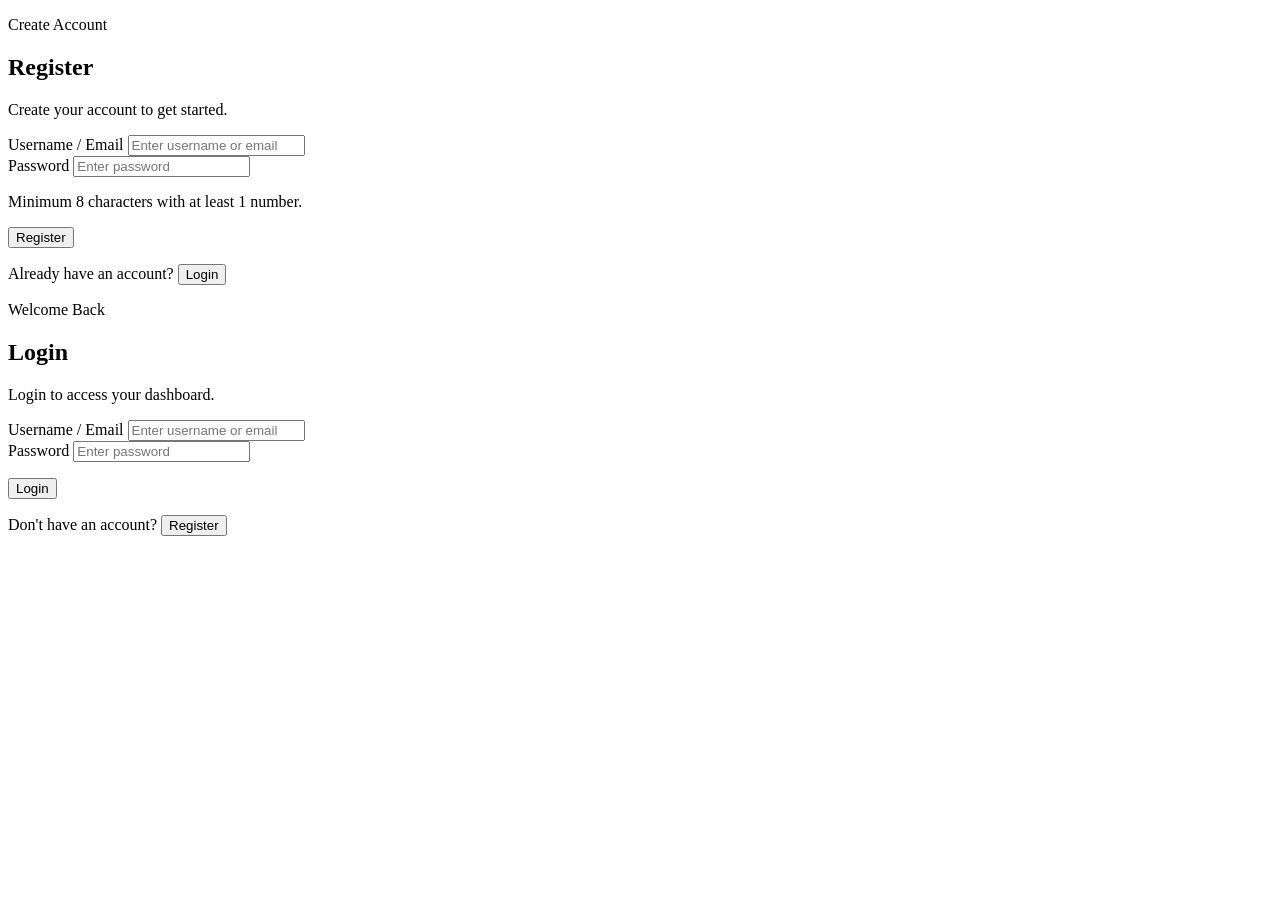
==== WebDev-L2-LoginAuth/index.html @ 4625a556 "register" ====
<!DOCTYPE html>
<html lang="en">
<head>
    <meta charset="UTF-8">
    <meta name="viewport" content="width=device-width, initial-scale=1.0">
    <title>Login Authentication System</title>
    <link rel="stylesheet" href="style.css">
</head>
<body>
    <main class="auth-container">

        <!-- AUTH PAGE -->

        <div class="auth-wrapper">

            <!-- REGISTER PAGE -->

            <section id="registerPage" class="auth-page register-page">

                <div class="auth-header">

                    <p class="subtitle">
                        Create Account
                    </p>

                    <h1>
                        Register
                    </h1>

                    <p>
                        Create your account to get started.
                    </p>

                </div>

                <form id="registerForm" class="auth-form">

                    <div class="form-group">

                        <label for="registerUsername">
                            Username / Email
                        </label>

                        <input
                            type="text"
                            id="registerUsername"
                            placeholder="Enter username or email"
                            autocomplete="username"
                        >

                    </div>

                    <div class="form-group">

                        <label for="registerPassword">
                            Password
                        </label>

                        <input
                            type="password"
                            id="registerPassword"
                            placeholder="Enter password"
                            autocomplete="new-password"
                        >

                    </div>

                    <p class="password-hint">
                        Minimum 8 characters with at least 1 number.
                    </p>

                    <p
                        id="registerMessage"
                        class="message"
                    ></p>

                    <button
                        type="submit"
                        class="auth-button"
                    >
                        Register
                    </button>

                </form>

                <p class="switch-text">

                    Already have an account?

                    <button
                        type="button"
                        id="showLoginButton"
                    >
                        Login
                    </button>

                </p>

            </section>

            <!-- LOGIN PAGE -->

            <section id="loginPage" class="auth-page login-page">

                <div class="auth-header">

                    <p class="subtitle">
                        Welcome Back
                    </p>

                    <h1>
                        Login
                    </h1>

                    <p>
                        Login to access your dashboard.
                    </p>

                </div>

                <form id="loginForm" class="auth-form">

                    <div class="form-group">

                        <label for="loginUsername">
                            Username / Email
                        </label>

                        <input
                            type="text"
                            id="loginUsername"
                            placeholder="Enter username or email"
                            autocomplete="username"
                        >

                    </div>

                    <div class="form-group">

                        <label for="loginPassword">
                            Password
                        </label>

                        <input
                            type="password"
                            id="loginPassword"
                            placeholder="Enter password"
                            autocomplete="current-password"
                        >

                    </div>

                    <p
                        id="loginMessage"
                        class="message"
                    ></p>

                    <button
                        type="submit"
                        class="auth-button"
                    >
                        Login
                    </button>

                </form>

                <p class="switch-text">

                    Don't have an account?

                    <button
                        type="button"
                        id="showRegisterButton"
                    >
                        Register
                    </button>

                </p>

            </section>

        </div>
    </main>

    <script src="script.js"></script>

</body>
</html>
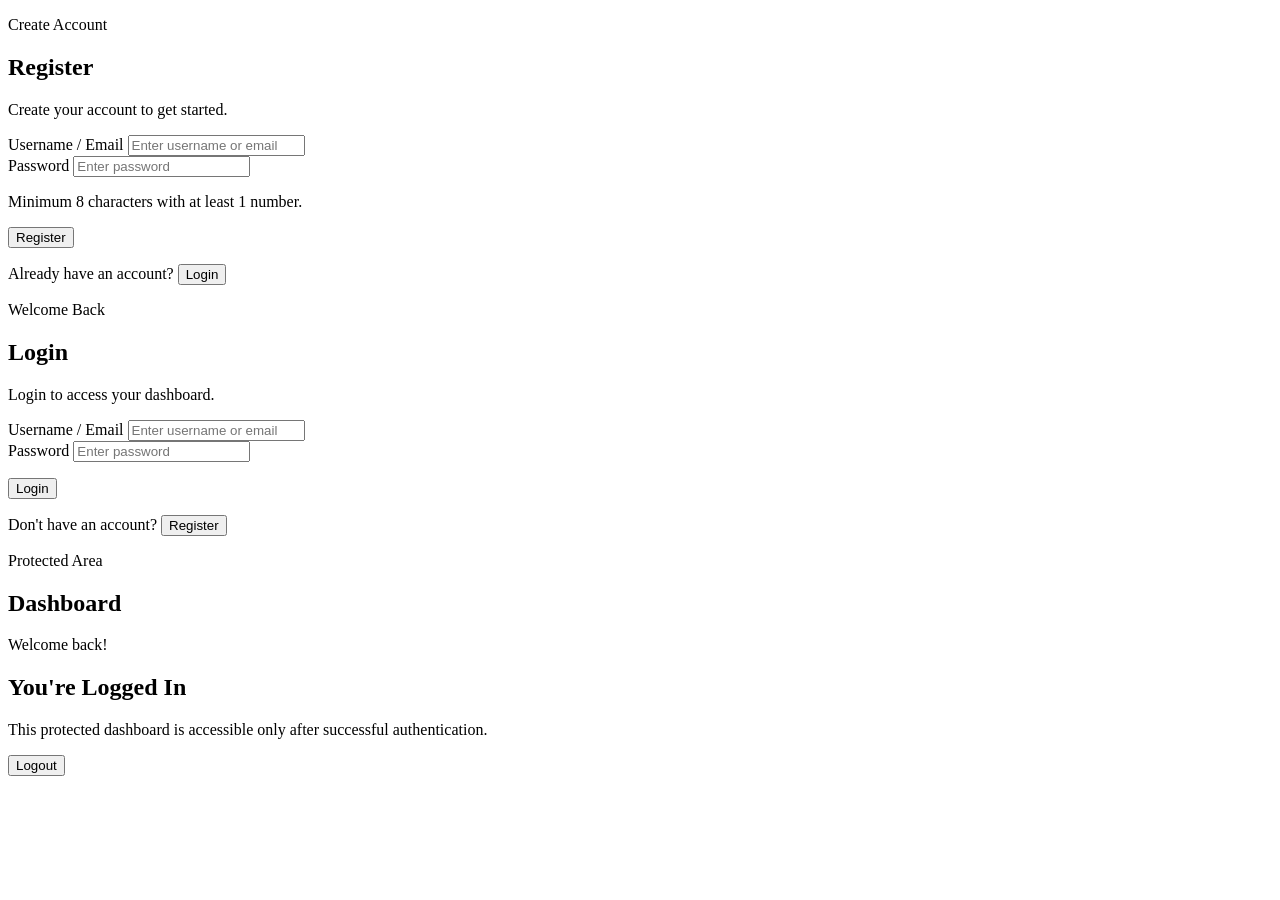
==== commit 411c7965: "dashboard" ====
--- a/WebDev-L2-LoginAuth/index.html
+++ b/WebDev-L2-LoginAuth/index.html
@@ -180,6 +180,53 @@
             </section>
 
         </div>
+
+        <!-- DASHBOARD -->
+
+        <section
+            id="dashboardPage"
+            class="dashboard-page hidden"
+        >
+
+            <div class="dashboard-header">
+
+                <p class="subtitle">
+                    Protected Area
+                </p>
+
+                <h1>
+                    Dashboard
+                </h1>
+
+                <p id="welcomeMessage">
+                    Welcome back!
+                </p>
+
+            </div>
+
+            <div class="dashboard-card">
+
+                <h2>
+                    You're Logged In
+                </h2>
+
+                <p>
+                    This protected dashboard is accessible only after
+                    successful authentication.
+                </p>
+
+                <button
+                    type="button"
+                    id="logoutButton"
+                    class="logout-button"
+                >
+                    Logout
+                </button>
+
+            </div>
+
+        </section>
+
     </main>
 
     <script src="script.js"></script>
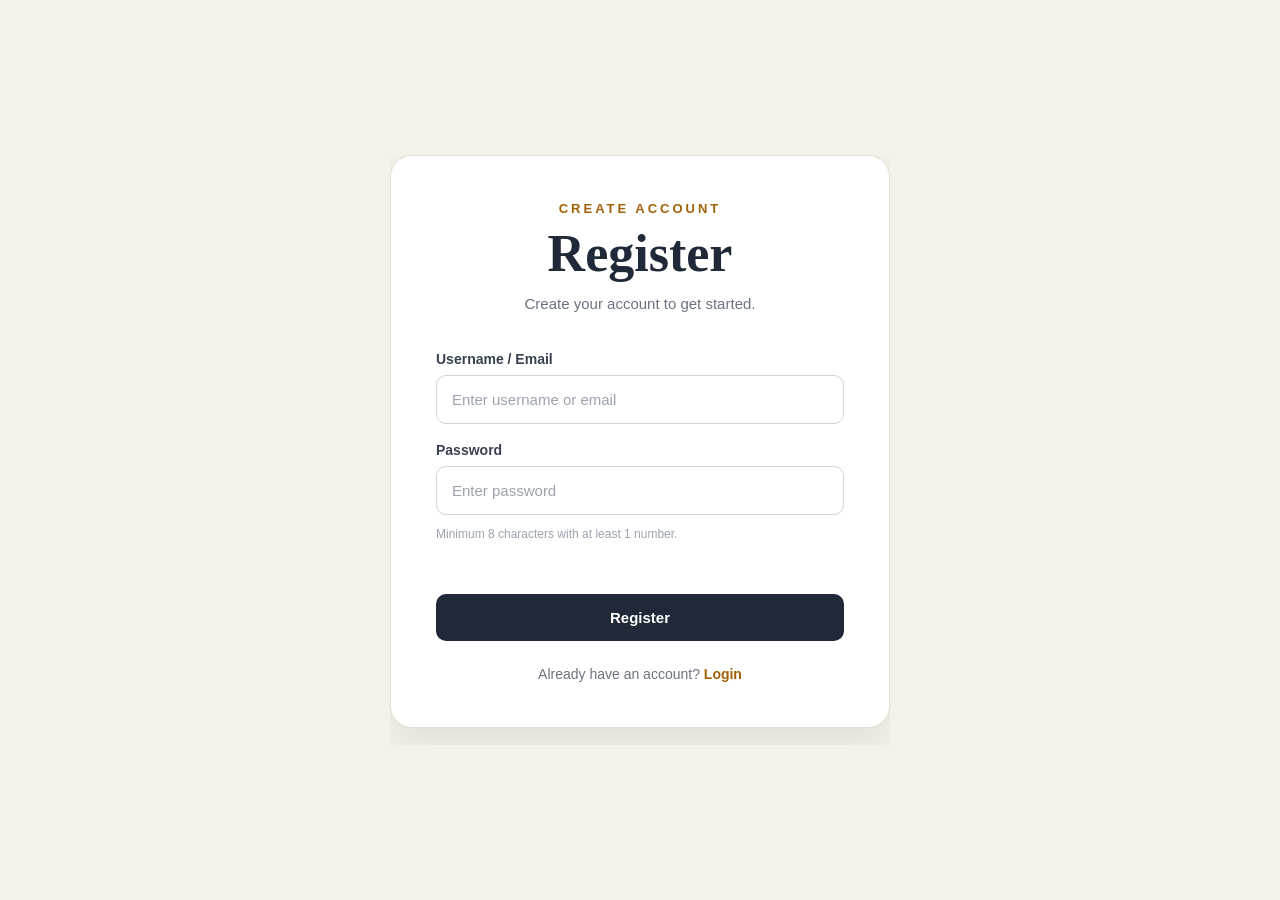
==== commit f8ee8a2a: "logo" ====
--- a/WebDev-L2-LoginAuth/index.html
+++ b/WebDev-L2-LoginAuth/index.html
@@ -3,6 +3,7 @@
 <head>
     <meta charset="UTF-8">
     <meta name="viewport" content="width=device-width, initial-scale=1.0">
+    <link rel="icon" type="image/png" href="assets/logo.png">
     <title>Login Authentication System</title>
     <link rel="stylesheet" href="style.css">
 </head>
--- a/WebDev-L2-LoginAuth/style.css
+++ b/WebDev-L2-LoginAuth/style.css
@@ -0,0 +1,325 @@
+* {
+    margin: 0;
+    padding: 0;
+    box-sizing: border-box;
+}
+
+body {
+    min-height: 100vh;
+    padding: 30px 20px;
+    display: flex;
+    align-items: center;
+    justify-content: center;
+    background: #f4f1ea;
+    color: #1f2937;
+    font-family: Arial, Helvetica, sans-serif;
+}
+
+.auth-container {
+    width: 100%;
+    max-width: 500px;
+}
+
+/* AUTH WRAPPER */
+
+.auth-wrapper {
+    position: relative;
+    width: 100%;
+    min-height: 590px;
+    overflow: hidden;
+}
+
+/* AUTH PAGE */
+
+.auth-page {
+    position: absolute;
+    top: 0;
+    left: 0;
+    width: 100%;
+    padding: 45px;
+    border: 1px solid #e5e0d5;
+    border-radius: 22px;
+    background: #ffffff;
+    box-shadow: 0 15px 40px rgba(0, 0, 0, 0.08);
+    transition: transform 0.55s ease, opacity 0.55s ease;
+}
+
+/* REGISTER PAGE */
+
+.register-page {
+    transform: translateX(0);
+    opacity: 1;
+}
+
+/* LOGIN PAGE */
+
+.login-page {
+    transform: translateX(100%);
+    opacity: 0;
+}
+
+.auth-wrapper.show-login .register-page {
+    transform: translateX(-100%);
+    opacity: 0;
+}
+
+.auth-wrapper.show-login .login-page {
+    transform: translateX(0);
+    opacity: 1;
+}
+
+
+.auth-header {
+    margin-bottom: 35px;
+    text-align: center;
+}
+
+.subtitle {
+    margin-bottom: 12px;
+    color: #a16207;
+    font-size: 13px;
+    font-weight: 700;
+    letter-spacing: 3px;
+    text-transform: uppercase;
+}
+
+.auth-header h1 {
+    margin-bottom: 12px;
+    color: #1f2937;
+    font-family: Georgia, "Times New Roman", serif;
+    font-size: 52px;
+    line-height: 1;
+}
+
+.auth-header p:last-child {
+    color: #6b7280;
+    font-size: 15px;
+    line-height: 1.6;
+}
+
+/* FORM */
+
+.auth-form {
+    display: flex;
+    flex-direction: column;
+    gap: 18px;
+}
+
+.form-group {
+    display: flex;
+    flex-direction: column;
+    gap: 8px;
+}
+
+.form-group label {
+    color: #374151;
+    font-size: 14px;
+    font-weight: 700;
+}
+
+.form-group input {
+    width: 100%;
+    padding: 15px;
+    border: 1px solid #d6d3cc;
+    border-radius: 10px;
+    outline: none;
+    background: #ffffff;
+    color: #1f2937;
+    font-size: 15px;
+    transition: border-color 0.2s ease, box-shadow 0.2s ease;
+}
+
+.form-group input::placeholder {
+    color: #9ca3af;
+}
+
+.form-group input:focus {
+    border-color: #a16207;
+    box-shadow: 0 0 0 3px rgba(161, 98, 7, 0.12);
+}
+
+/* PASSWORD */
+
+.password-hint {
+    margin-top: -8px;
+    color: #9ca3af;
+    font-size: 12px;
+    line-height: 1.5;
+}
+
+/* MESSAGE */
+
+.message {
+    min-height: 20px;
+    margin-top: -5px;
+    color: #dc2626;
+    font-size: 13px;
+    line-height: 1.5;
+}
+
+/* AUTH btn */
+
+.auth-button {
+    width: 100%;
+    padding: 15px;
+    border: none;
+    border-radius: 10px;
+    background: #1f2937;
+    color: #ffffff;
+    font-size: 15px;
+    font-weight: 700;
+    cursor: pointer;
+    transition: background 0.2s ease, transform 0.2s ease;
+}
+
+.auth-button:hover {
+    background: #a16207;
+    transform: translateY(-2px);
+}
+
+/* SWITCH TEXT */
+
+.switch-text {
+    margin-top: 25px;
+    color: #6b7280;
+    font-size: 14px;
+    text-align: center;
+}
+
+.switch-text button {
+    padding: 0;
+    border: none;
+    background: transparent;
+    color: #a16207;
+    font-size: 14px;
+    font-weight: 700;
+    cursor: pointer;
+}
+
+.switch-text button:hover {
+    text-decoration: underline;
+}
+
+/* DASHBOARD */
+
+.dashboard-page {
+    width: 100%;
+    text-align: center;
+}
+
+.dashboard-header {
+    margin-bottom: 30px;
+}
+
+.dashboard-header h1 {
+    margin-bottom: 12px;
+    color: #1f2937;
+    font-family: Georgia, "Times New Roman", serif;
+    font-size: 58px;
+    line-height: 1;
+}
+
+.dashboard-header p:last-child {
+    color: #6b7280;
+    font-size: 15px;
+    line-height: 1.6;
+}
+
+/* DASHBOARD CARD */
+
+.dashboard-card {
+    padding: 35px;
+    border: 1px solid #e5e0d5;
+    border-radius: 22px;
+    background: #ffffff;
+    box-shadow: 0 15px 40px rgba(0, 0, 0, 0.08);
+}
+
+.dashboard-card h2 {
+    margin-bottom: 12px;
+    color: #1f2937;
+    font-family: Georgia, "Times New Roman", serif;
+    font-size: 28px;
+}
+
+.dashboard-card p {
+    margin-bottom: 28px;
+    color: #6b7280;
+    font-size: 15px;
+    line-height: 1.7;
+}
+
+/* LOGOUT */
+
+.logout-button {
+    width: 100%;
+    padding: 14px;
+    border: none;
+    border-radius: 10px;
+    background: #1f2937;
+    color: #ffffff;
+    font-size: 15px;
+    font-weight: 700;
+    cursor: pointer;
+    transition: background 0.2s ease, transform 0.2s ease;
+}
+
+.logout-button:hover {
+    background: #dc2626;
+    transform: translateY(-2px);
+}
+
+/* HIDDEN */
+
+.hidden {
+    display: none;
+}
+
+/* RESPONSIVE */
+
+@media (max-width: 550px) {
+
+    body {
+        padding: 20px 15px;
+    }
+
+    .auth-wrapper {
+        min-height: 570px;
+    }
+
+    .auth-page {
+        padding: 35px 25px;
+    }
+
+    .auth-header h1 {
+        font-size: 44px;
+    }
+
+    .dashboard-header h1 {
+        font-size: 48px;
+    }
+
+    .dashboard-card {
+        padding: 28px 22px;
+    }
+}
+
+
+@media (max-width: 380px) {
+
+    .auth-wrapper {
+        min-height: 550px;
+    }
+
+    .auth-page {
+        padding: 30px 20px;
+    }
+
+    .auth-header h1 {
+        font-size: 40px;
+    }
+
+    .dashboard-header h1 {
+        font-size: 42px;
+    }
+}
